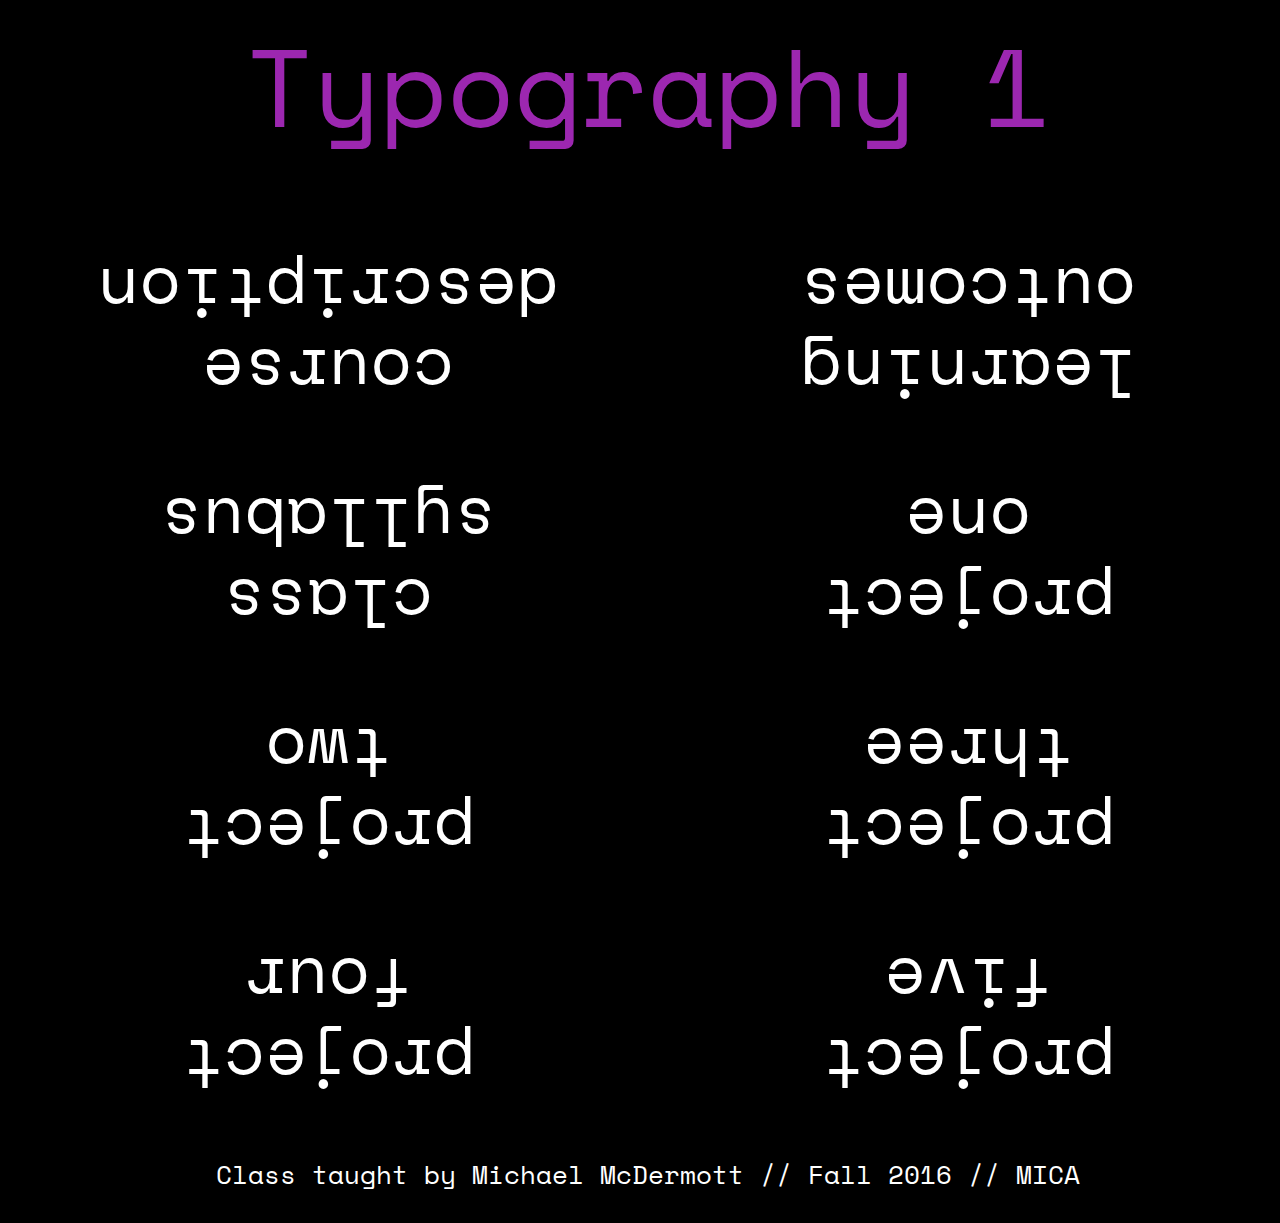
==== index.html @ 74ec436e "initial" ====
<!doctype html>
<html class="no-js" lang="">
    <head>
        <meta charset="utf-8">
        <meta http-equiv="x-ua-compatible" content="ie=edge">
        <title>Type 1 at MICA</title>
        <meta name="description" content="">
        <meta name="viewport" content="width=device-width, initial-scale=1">
        <link rel="stylesheet" href="css/main.css">
        <link href="https://fonts.googleapis.com/css?family=Lato:400,400i,700|Space+Mono:400,700" rel="stylesheet">
        <script src="https://ajax.googleapis.com/ajax/libs/jquery/3.1.0/jquery.min.js"></script>
    </head>
    <body>
        <div id="container">
            <header>
                <h1>Typography 1</h1>
            </header>
            <div class="clearfix">
                <a href="#"><div class="block">
                    <h2>course<br>description</h2>
                </div></a>
                <a href="#"><div class="block">
                    <h2>learning<br>outcomes</h2>
                </div></a>
                <a href="#"><div class="block">
                    <h2>class<br>syllabus</h2>
                </div></a>
                <a href="#"><div class="block">
                    <h2>project<br>one</h2>
                </div></a>
                <a href="#"><div class="block">
                    <h2>project<br>two</h2>
                </div></a>
                <a href="#"><div class="block">
                    <h2>project<br>three</h2>
                </div></a>
                <a href="#"><div class="block">
                    <h2>project<br>four</h2>
                </div></a>
                <a href="#"><div class="block">
                    <h2>project<br>five</h2>
                </div></a>
            </div>
            <footer class="clearfix">
                <h4>Class taught by Michael McDermott // Fall 2016 // MICA</h4>
            </footer>
        </div>
    </body>
</head>
---- css/main.css ----
html {font-size: 1em; border-sizing: border-box;}

body {
  background-color: black;
  font-family: 'Lato', sanserif;
  font-weight: 400;
  line-height: 1.45;
  color: white;
}

p {margin-bottom: 1.3em;}

h1, h2, h3, h4 {
  font-family: 'Space Mono', monospace;
  margin: 0.5em 0 0.5em;
  font-weight: inherit;
  line-height: 1.2;
}

h1 {
  margin-top: 0;
  font-size: 6.854em;
  color: #9C27B0;
  text-align: center;
}

h2 {
  font-size: 4.236em; 
  text-align: center; 
  margin: 0;
}

h3 {font-size: 2.618em;}

h4 {
  font-size: 1.618em;
  text-align: center;
}

small, .font_small {font-size: 0.618em;}

a {color: inherit;}
a:hover {text-decoration: none}

#container {
  width: 100vw;
  margin: 0 auto;
}

.block {
  width: calc(50vw - 40px);
  height: 190px;
  padding: 20px;
  float: left;
  transform: rotate(180deg);
  transition: transform 2s ease;
}
.block:hover {
  background-color: #9C27B0;
  color: black;
  transform: rotate(360deg);
}

header, footer {
  margin: 20px 20px;
}

ul {
  text-decoration: none;
  list-style: none;
  margin: 0;
  padding: 0;
}

li {
  padding: 3px 0;
}

.clearfix:before,
.clearfix:after {
    content: " "; /* 1 */
    display: table; /* 2 */
}

.clearfix:after {
    clear: both;
}

.bg-purple {background-color: #9C27B0}
.purple {color: #9C27B0}
.bg-white {background-color: #ffffff}
.white {color: #ffffff}
.bg-black {background-color: #000000}
.black {color: #000000}
.bg-darkGrey {background-color: #212121}
.darkGrey {color: #212121}
.bg-grey {background-color: #303030}
.grey {color: #303030}
.bg-lightGrey {background-color: #424242}
.lightGrey {color: #424242}
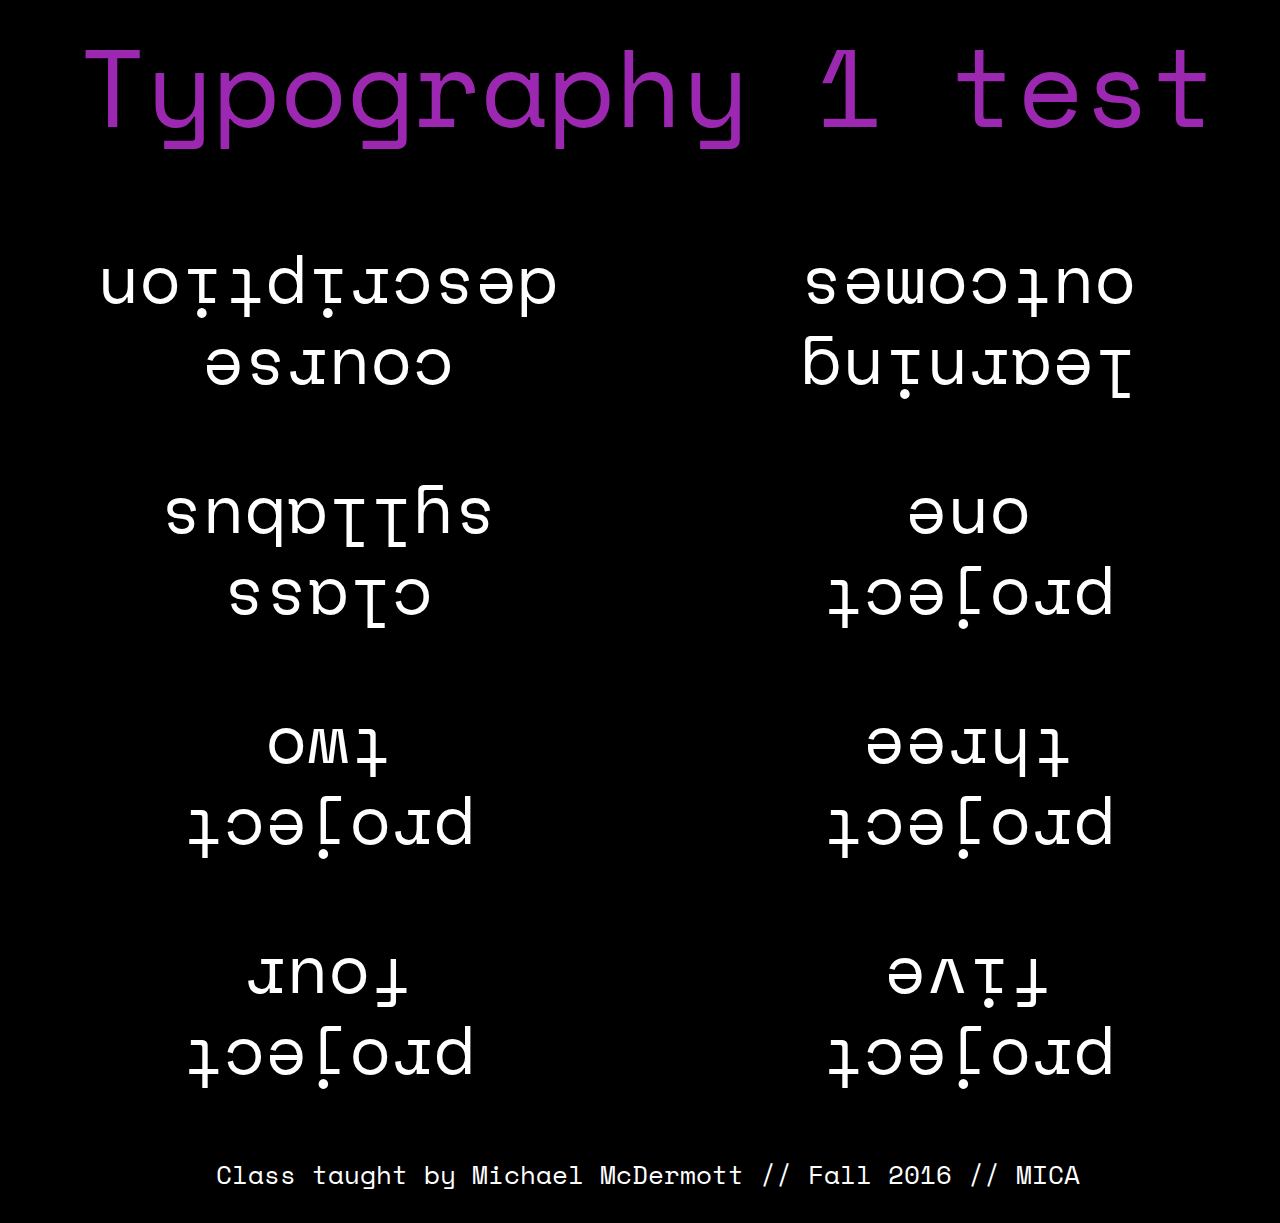
==== commit a35c98a0: "test" ====
--- a/index.html
+++ b/index.html
@@ -13,7 +13,7 @@
     <body>
         <div id="container">
             <header>
-                <h1>Typography 1</h1>
+                <h1>Typography 1 test</h1>
             </header>
             <div class="clearfix">
                 <a href="#"><div class="block">
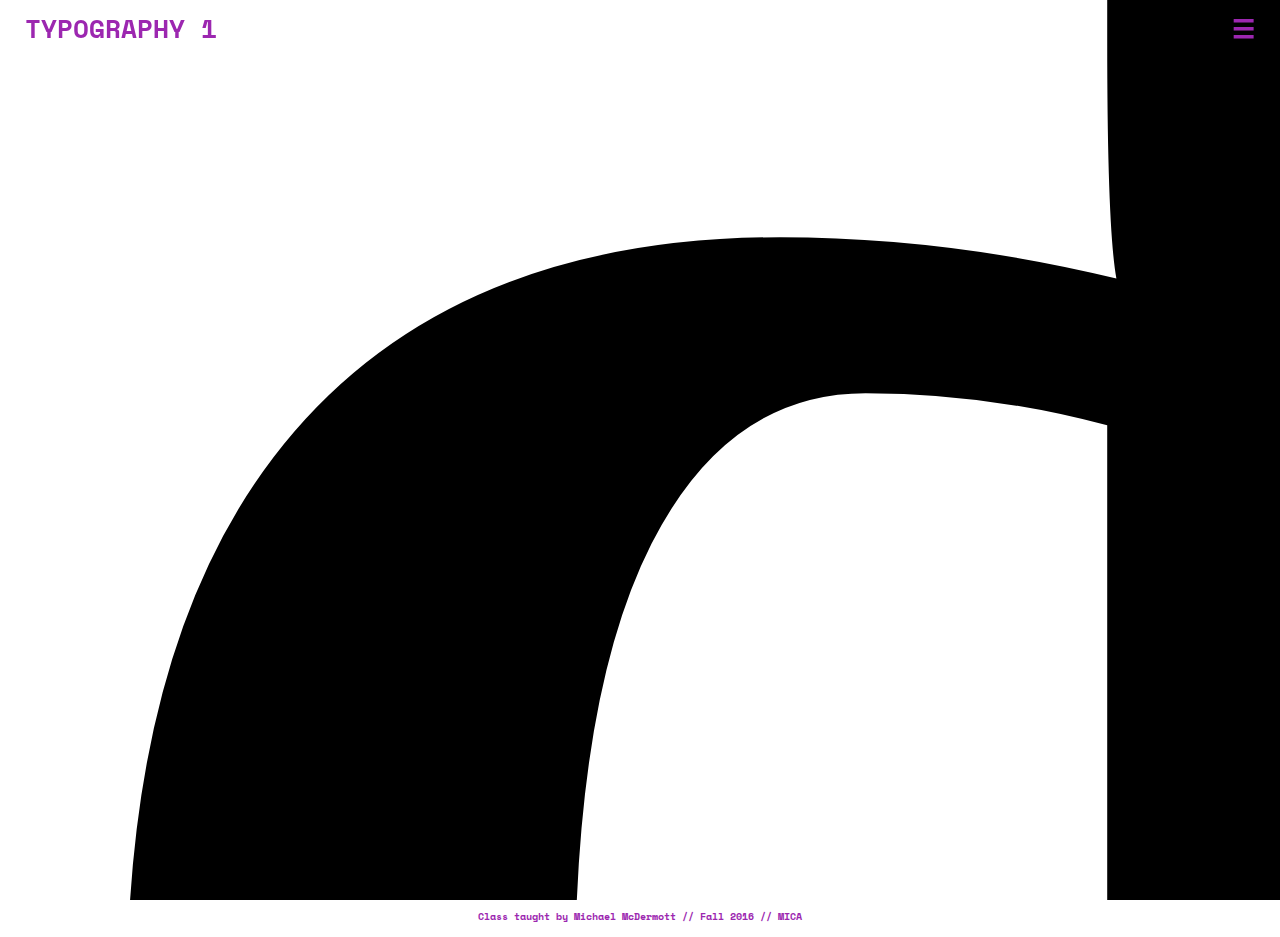
==== commit 3e7e8693: "letter crop" ====
--- a/index.html
+++ b/index.html
@@ -7,43 +7,36 @@
         <meta name="description" content="">
         <meta name="viewport" content="width=device-width, initial-scale=1">
         <link rel="stylesheet" href="css/main.css">
-        <link href="https://fonts.googleapis.com/css?family=Lato:400,400i,700|Space+Mono:400,700" rel="stylesheet">
+        <link href="https://fonts.googleapis.com/css?family=Lato:100,400,400i,700|Space+Mono:400,700" rel="stylesheet">
         <script src="https://ajax.googleapis.com/ajax/libs/jquery/3.1.0/jquery.min.js"></script>
     </head>
     <body>
         <div id="container">
-            <header>
-                <h1>Typography 1 test</h1>
+            <header class="clearfix">
+                <div id="class-name" class="float">
+                    <h4>Typography 1</h4>
+                </div>
+                <div id="menu-open"><h4 class="center">&#9776;</h4></div>
             </header>
-            <div class="clearfix">
-                <a href="#"><div class="block">
-                    <h2>course<br>description</h2>
-                </div></a>
-                <a href="#"><div class="block">
-                    <h2>learning<br>outcomes</h2>
-                </div></a>
-                <a href="#"><div class="block">
-                    <h2>class<br>syllabus</h2>
-                </div></a>
-                <a href="#"><div class="block">
-                    <h2>project<br>one</h2>
-                </div></a>
-                <a href="#"><div class="block">
-                    <h2>project<br>two</h2>
-                </div></a>
-                <a href="#"><div class="block">
-                    <h2>project<br>three</h2>
-                </div></a>
-                <a href="#"><div class="block">
-                    <h2>project<br>four</h2>
-                </div></a>
-                <a href="#"><div class="block">
-                    <h2>project<br>five</h2>
-                </div></a>
+            <div id="main-content">
+                <h1 class="cropped">g</h1>
             </div>
             <footer class="clearfix">
-                <h4>Class taught by Michael McDermott // Fall 2016 // MICA</h4>
+                <p id="bottomline">Class taught by Michael McDermott // Fall 2016 // MICA</p>
             </footer>
+            <div id="modal-menu">
+                <div id="main-nav">
+                    <h3 id="menu-close">x</h3>
+                    <h5><a href="#">syllabus</a></h5>
+                    <h5><a href="#">schedule</a></h5>
+                    <h5><a href="#">project one</a></h5>
+                    <h5><a href="#">project two</a></h5>
+                    <h5><a href="#">project three</a></h5>
+                    <h5><a href="#">project four</a></h5>
+                    <h5><a href="#">project five</a></h5>
+                </div>
+            </div>
         </div>
+        <script src="js/main.js" type="text/javascript"></script>
     </body>
-</head>+</html>--- a/css/main.css
+++ b/css/main.css
@@ -1,70 +1,162 @@
-html {font-size: 1em; border-sizing: border-box;}
+html {font-size: 16px; border-sizing: border-box;}
 
 body {
-  background-color: black;
+  background-color: white;
   font-family: 'Lato', sanserif;
   font-weight: 400;
   line-height: 1.45;
-  color: white;
+  color: black;
+  margin: 0;
+  padding: 0;
+  width: 100vw;
 }
 
 p {margin-bottom: 1.3em;}
 
 h1, h2, h3, h4 {
-  font-family: 'Space Mono', monospace;
   margin: 0.5em 0 0.5em;
   font-weight: inherit;
   line-height: 1.2;
 }
 
 h1 {
+  font-family: 'Space Mono', monospace;
   margin-top: 0;
-  font-size: 6.854em;
-  color: #9C27B0;
+  font-size: 6.854rem;
+  color: black;
   text-align: center;
 }
 
 h2 {
-  font-size: 4.236em; 
+  font-family: 'Space Mono', monospace;
+  font-size: 4.236rem; 
   text-align: center; 
   margin: 0;
 }
 
-h3 {font-size: 2.618em;}
+h3 {
+font-family: 'Space Mono', monospace;
+  font-size: 2.618rem;
+}
 
 h4 {
-  font-size: 1.618em;
+  font-family: 'Space Mono', monospace;
+  font-weight: 700;
+  text-transform: uppercase;
+  font-size: 1.618rem;
+  text-align: left;
+  color: #9C27B0;
+}
+h5 {
+  font-family: 'Lato', sanserif;
+  font-weight: 700;
+  text-transform: uppercase;
+  letter-spacing: .8px;
+  font-size: 1rem;
   text-align: center;
+  margin: 10px 0;
 }
-
+h6 {
+  font-family: 'Lato', sanserif;
+  font-weight: 700;
+  text-transform: uppercase;
+  letter-spacing: .5px;
+  font-size: .618rem;
+  text-align: left;
+  margin: 10px 0;
+}
 small, .font_small {font-size: 0.618em;}
 
-a {color: inherit;}
-a:hover {text-decoration: none}
+a {color: inherit; text-decoration: none; color: #9C27B0}
+a:hover {text-decoration: none;}
 
+#main-nav h5 a {
+  border-bottom: 2px solid rgba(0,0,0,0);
+}
+#main-nav h5 a:hover {
+  border-bottom: 2px solid #9C27B0;
+}
 #container {
   width: 100vw;
   margin: 0 auto;
 }
-
-.block {
-  width: calc(50vw - 40px);
-  height: 190px;
-  padding: 20px;
+#class-name {
+  margin: 0 0 0 25px;
+}
+#main-nav {
+  width: 190px;
+  margin: 10vh auto 0;
+}
+#menu-open {
+  position: fixed;
+  top: 0;
+  right: 25px;
+}
+#modal-menu {
+    z-index: 99;
+    display: none;
+    position: fixed;
+    top: 0;
+    left: 0;
+    width: 100vw;
+    height: 100vh;
+}
+#menu-close {
+    cursor: pointer;
+    color: #9C27B0;
+    text-align: right;
+    margin: 20px 0;
+}
+#main-content {
+  margin: 0 0 0 0;
+  height: calc(100vh);
+  overflow: hidden;
+}
+#bottomline {
+  font-family: 'Space Mono', monospace;
+  font-weight: 700;
+  text-align: center;
+  font-size: .618rem;
+  color: #9C27B0;
+}
+.hide {
+  display: block !important;
+}
+.blur {
+  -webkit-filter: blur(5px);
+  -moz-filter: blur(5px);
+  -o-filter: blur(5px);
+  -ms-filter: blur(5px);
+  filter: blur(5px);
+}
+.float {
   float: left;
-  transform: rotate(180deg);
-  transition: transform 2s ease;
 }
-.block:hover {
-  background-color: #9C27B0;
-  color: black;
-  transform: rotate(360deg);
+.center {
+  text-align: center;
 }
-
+.cropped {
+  font-size: 250vh;
+  line-height: .25;
+  font-weight: bold;
+  margin: 0;
+  padding: 0;
+}
+.sans {
+  font-family: sans-serif;
+}
+.serif {
+  font-family: serif;
+}
 header, footer {
-  margin: 20px 20px;
+  width: 100vw;
 }
-
+header {
+  margin: 0;
+  position: fixed;
+  top: 0;
+  left: 0;
+}
 ul {
   text-decoration: none;
   list-style: none;
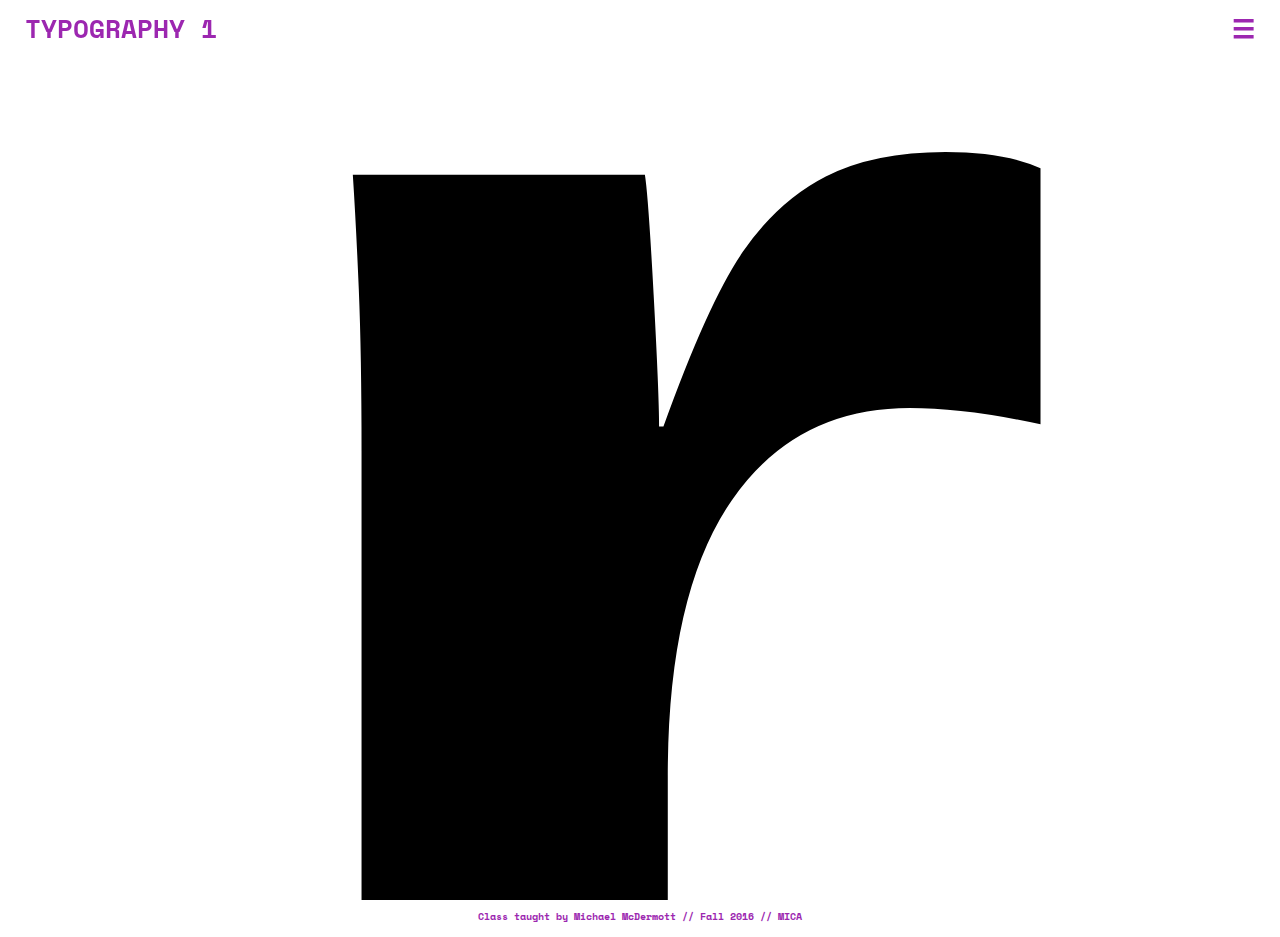
==== commit 7944656c: "etc" ====
--- a/index.html
+++ b/index.html
@@ -14,7 +14,7 @@
         <div id="container">
             <header class="clearfix">
                 <div id="class-name" class="float">
-                    <h4>Typography 1</h4>
+                    <a href="index.html"><h4>Typography 1</h4></a>
                 </div>
                 <div id="menu-open"><h4 class="center">&#9776;</h4></div>
             </header>
@@ -27,13 +27,15 @@
             <div id="modal-menu">
                 <div id="main-nav">
                     <h3 id="menu-close">x</h3>
-                    <h5><a href="#">syllabus</a></h5>
-                    <h5><a href="#">schedule</a></h5>
-                    <h5><a href="#">project one</a></h5>
+                    <h5><a href="index.html">home</a></h5>
+                    <h5><a href="syllabus/index.html">syllabus</a></h5>
+                    <h5><a href="schedule/index.html">schedule</a></h5>
+                    <h5><a href="p1/index.html">project one</a></h5>
                     <h5><a href="#">project two</a></h5>
                     <h5><a href="#">project three</a></h5>
                     <h5><a href="#">project four</a></h5>
                     <h5><a href="#">project five</a></h5>
+                    <h5><a href="etc/index.html">et cetera</a></h5>
                 </div>
             </div>
         </div>
--- a/css/main.css
+++ b/css/main.css
@@ -109,8 +109,12 @@
 }
 #main-content {
   margin: 0 0 0 0;
-  height: calc(100vh);
+  height: 100vh;
   overflow: hidden;
+}
+.single-col {
+  width: 60vw;
+  margin: 75px auto 0;
 }
 #bottomline {
   font-family: 'Space Mono', monospace;
@@ -147,6 +151,9 @@
 }
 .serif {
   font-family: serif;
+}
+.white {
+  background-color: white;
 }
 header, footer {
   width: 100vw;
@@ -190,3 +197,11 @@
 .grey {color: #303030}
 .bg-lightGrey {background-color: #424242}
 .lightGrey {color: #424242}
+
+@media only screen and (max-width: 800px) {
+  .single-col {
+  width: 80vw;
+  margin: 75px auto 0;
+}
+}
+
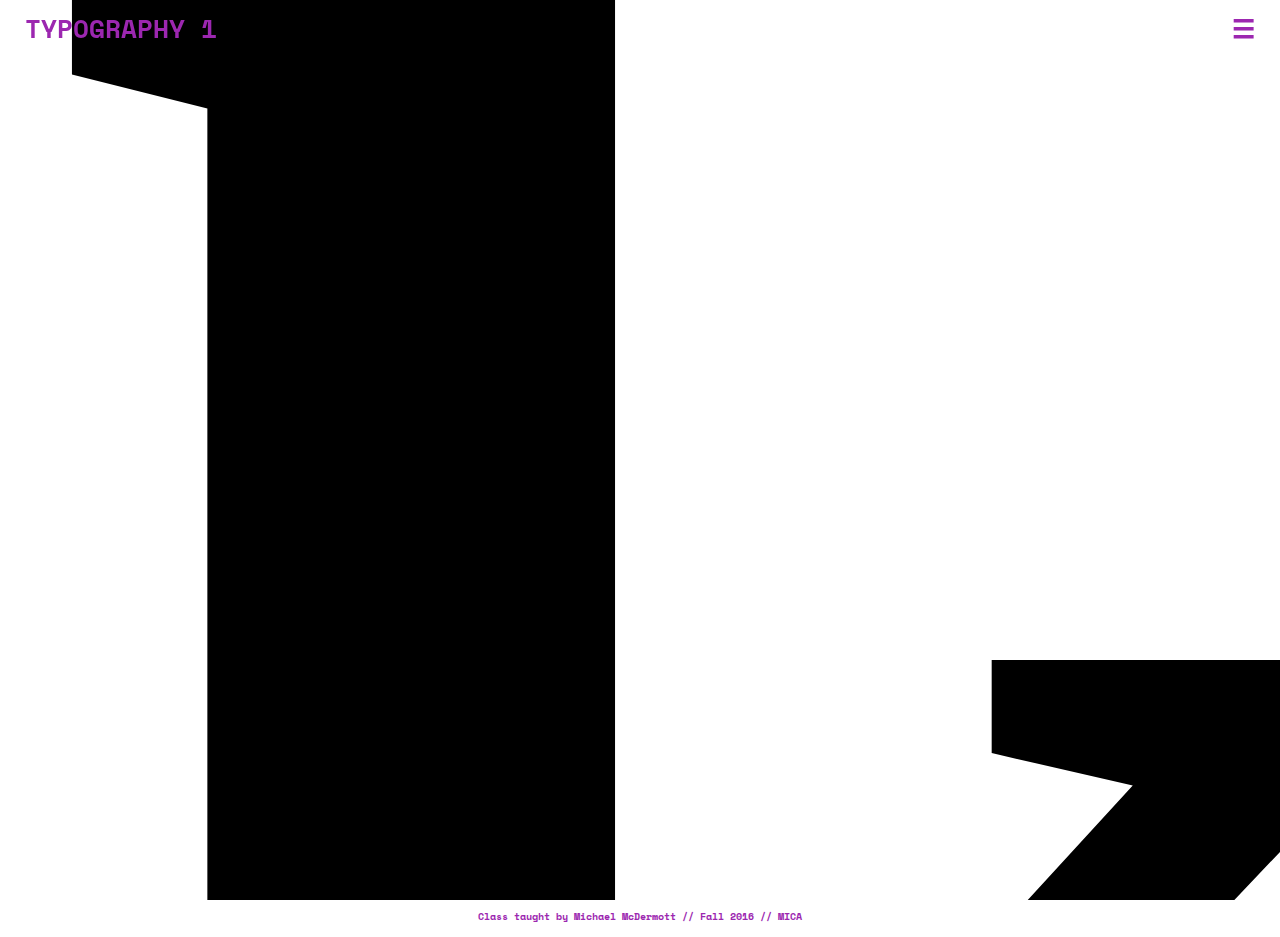
==== commit 6de9320b: "projecttwo" ====
--- a/index.html
+++ b/index.html
@@ -31,7 +31,7 @@
                     <h5><a href="syllabus/index.html">syllabus</a></h5>
                     <h5><a href="schedule/index.html">schedule</a></h5>
                     <h5><a href="p1/index.html">project one</a></h5>
-                    <h5><a href="#">project two</a></h5>
+                    <h5><a href="p1/index.html">project two</a></h5>
                     <h5><a href="#">project three</a></h5>
                     <h5><a href="#">project four</a></h5>
                     <h5><a href="#">project five</a></h5>
--- a/css/main.css
+++ b/css/main.css
@@ -155,6 +155,9 @@
 .white {
   background-color: white;
 }
+.two-col {
+  ng
+}
 header, footer {
   width: 100vw;
 }
@@ -173,6 +176,9 @@
 
 li {
   padding: 3px 0;
+}
+.italic {
+  font-style: italic;
 }
 
 .clearfix:before,
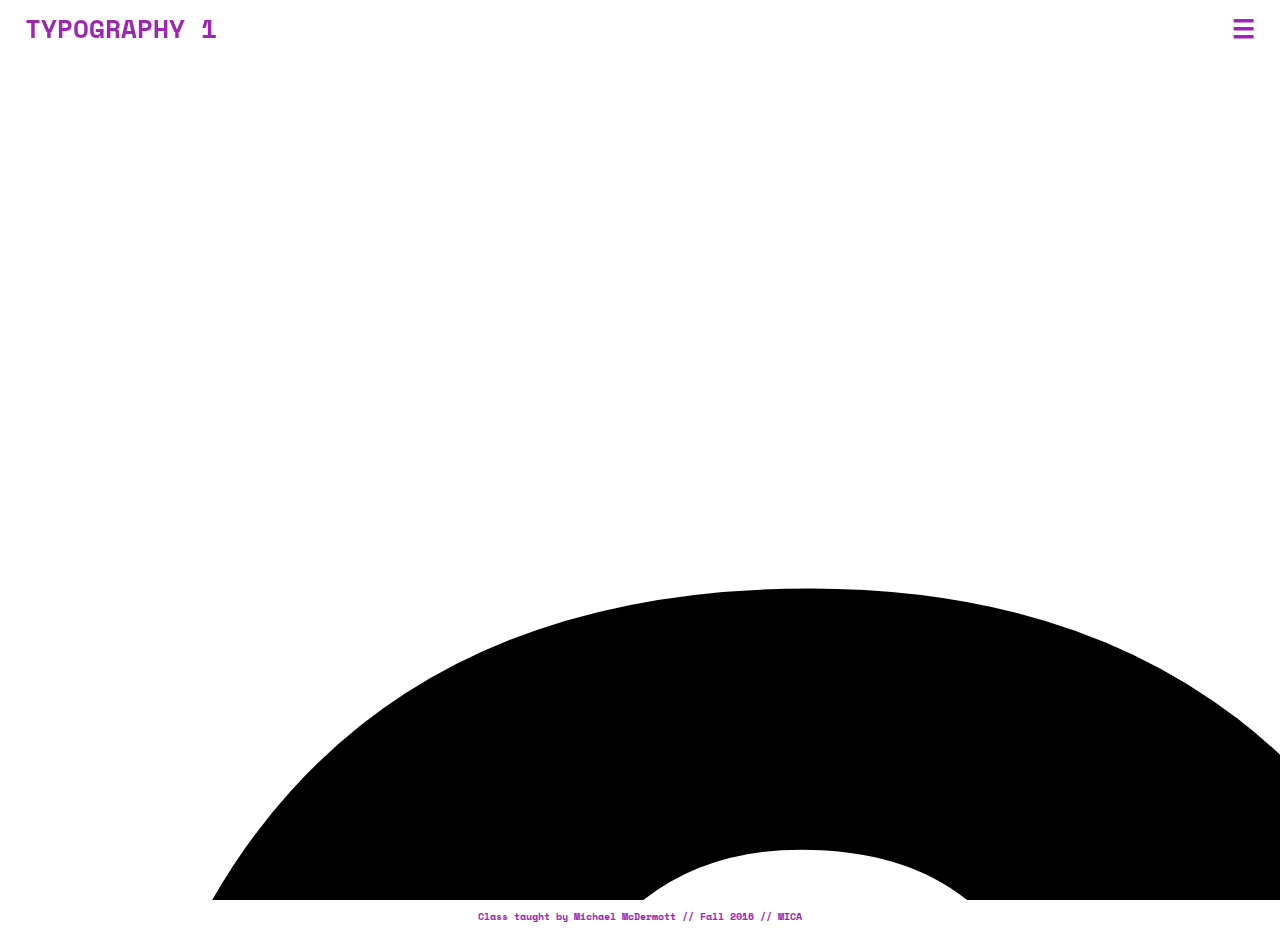
==== commit ed110a65: "oops" ====
--- a/index.html
+++ b/index.html
@@ -31,7 +31,7 @@
                     <h5><a href="syllabus/index.html">syllabus</a></h5>
                     <h5><a href="schedule/index.html">schedule</a></h5>
                     <h5><a href="p1/index.html">project one</a></h5>
-                    <h5><a href="p1/index.html">project two</a></h5>
+                    <h5><a href="p2/index.html">project two</a></h5>
                     <h5><a href="#">project three</a></h5>
                     <h5><a href="#">project four</a></h5>
                     <h5><a href="#">project five</a></h5>
